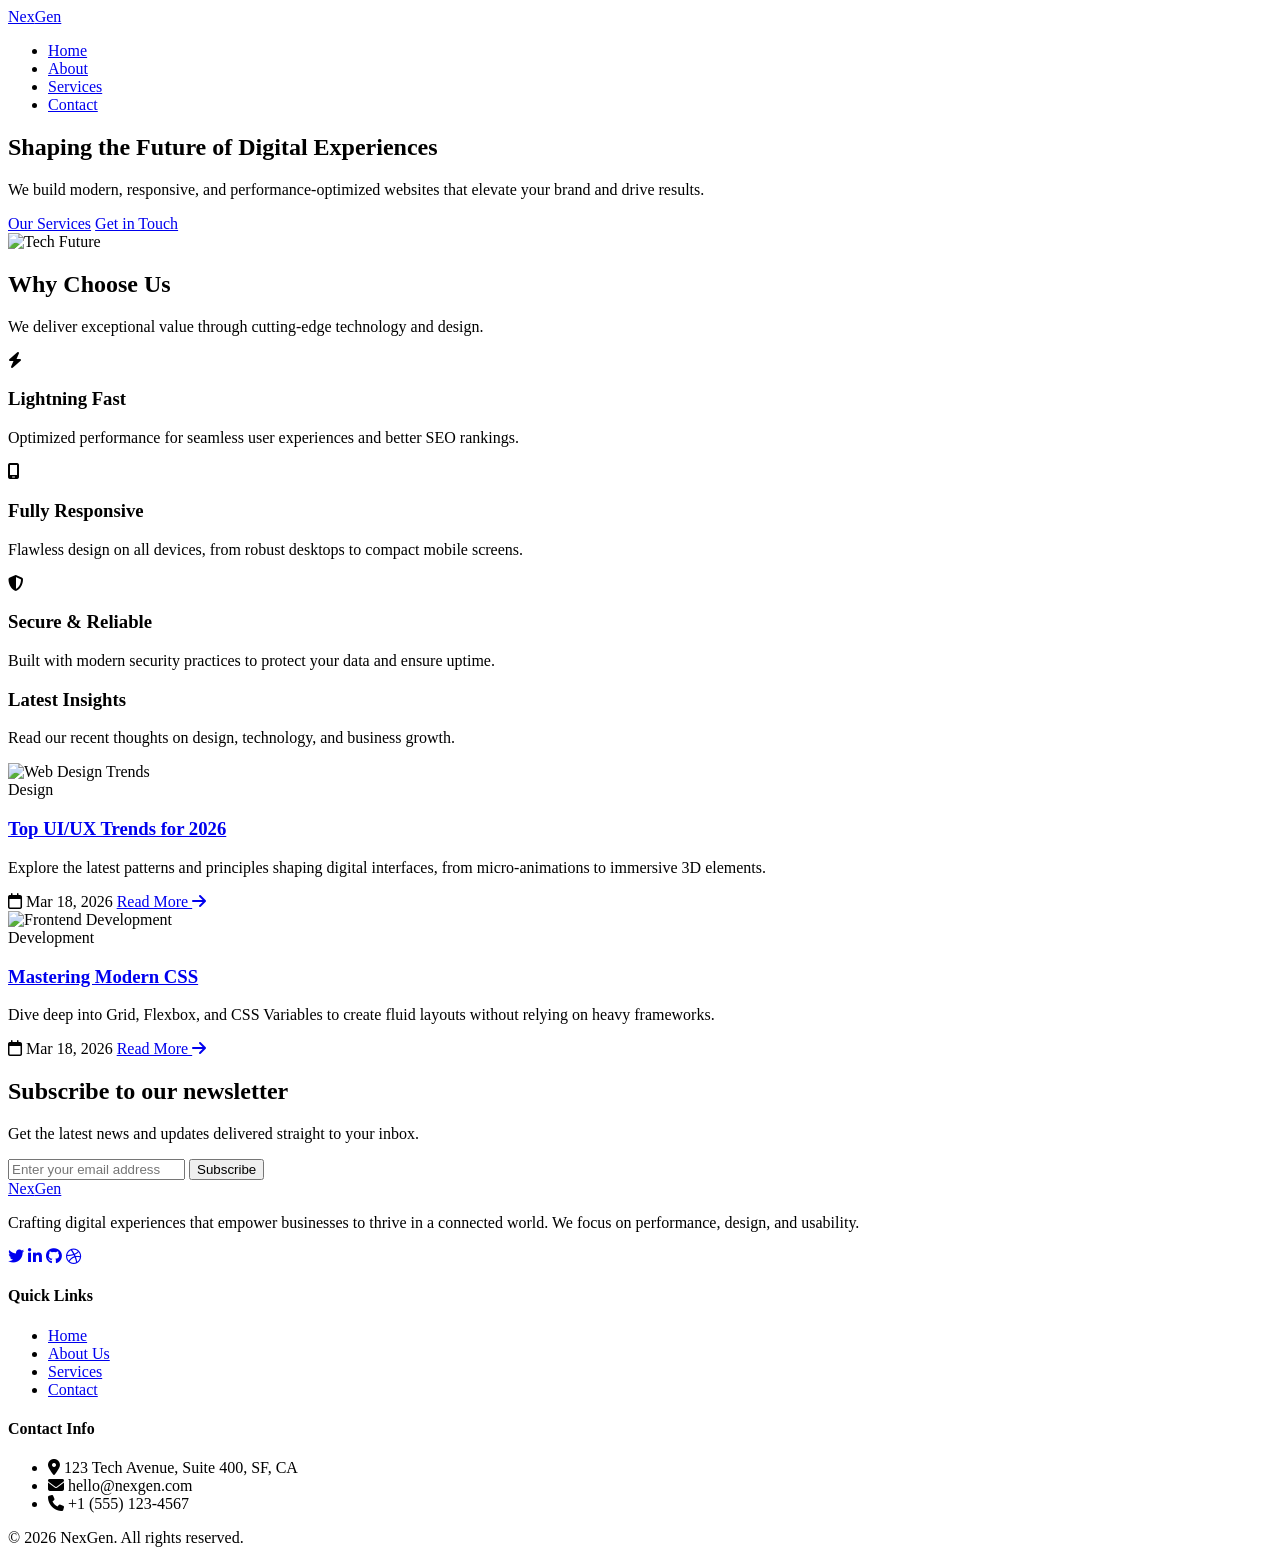
==== index.html @ f88eb771 "add homepage layout with hero, features, blog, and footer sections" ====
<!DOCTYPE html>
<html lang="en">

<head>
    <meta charset="UTF-8">
    <meta name="viewport" content="width=device-width, initial-scale=1.0">
    <title>NexGen | Home</title>
    <!-- Google Fonts -->
    <link rel="preconnect" href="https://fonts.googleapis.com">
    <link rel="preconnect" href="https://fonts.gstatic.com" crossorigin>
    <link href="https://fonts.googleapis.com/css2?family=Inter:wght@300;400;600;700&display=swap" rel="stylesheet">
    <!-- Font Awesome -->
    <link rel="stylesheet" href="https://cdnjs.cloudflare.com/ajax/libs/font-awesome/6.4.0/css/all.min.css">
    <!-- Custom CSS -->
    <link rel="stylesheet" href="css/style.css">
</head>

<body>
    <!-- NAVIGATION -->
    <header>
        <section class="navbar animate-from-left">
        <div class="container nav-container">
    <a href="index.html" class="logo">Nex<span>Gen</span></a>
    <nav class="nav-links">
        <ul>
            <li><a href="index.html" class="active">Home</a></li>
            <li><a href="about.html">About</a></li>
            <li><a href="services.html">Services</a></li>
            <li><a href="contact.html">Contact</a></li>
        </ul>
    </nav>
    <div class="hamburger">
        <span class="bar"></span>
        <span class="bar"></span>
        <span class="bar"></span>
    </div>
</div>
        </section>
    </header>

    <!-- Hero Section -->
    <main>
        <section class="hero animate-from-left" id="home">
            <div class="container hero-container">
                <div class="hero-content">
                    <h1 class="hero-title">Shaping the Future of <span>Digital</span> Experiences</h1>
                    <p class="hero-subtitle">We build modern, responsive, and performance-optimized websites that
                        elevate your brand and drive results.</p>
                    <div class="hero-buttons">
                        <a href="services.html" class="btn btn-primary">Our Services</a>
                        <a href="contact.html" class="btn btn-secondary">Get in Touch</a>
                    </div>
                </div>
                <!-- Hero Image -->
                <div class="hero-image">
                    <img src="https://images.unsplash.com/photo-1550745165-9bc0b252726f?ixlib=rb-4.0.3&auto=format&fit=crop&w=800&q=80"
                        alt="Tech Future">
                </div>
                </div>
        </section>

        <!-- Feature Section -->
        <section class="feature-section section animate-from-left">
            <div class="container">
                <div class="section-header text-center">
                    <h2>Why Choose Us</h2>
                    <div class="divider"></div>
                    <p>We deliver exceptional value through cutting-edge technology and design.</p>
                </div>
                <div class="grid feature-grid">
                    <!-- CARD 1 -->
                    <div class="feature-card">
                        <div class="feature-icon">
                            <i class="fa-solid fa-bolt"></i>
                        </div>
                        <h3>Lightning Fast</h3>
                        <p>Optimized performance for seamless user experiences and better SEO rankings.</p>
                    </div>

                    <!-- CARD 2 -->
                    <div class="feature-card">
                        <div class="feature-icon"><i class="fa-solid fa-mobile-screen"></i></div>
                        <h3>Fully Responsive</h3>
                        <p>Flawless design on all devices, from robust desktops to compact mobile screens.</p>
                    </div>

                    <!-- CARD 3 -->
                    <div class="feature-card">
                        <div class="feature-icon"><i class="fa-solid fa-shield-halved"></i></div>
                        <h3>Secure & Reliable</h3>
                        <p>Built with modern security practices to protect your data and ensure uptime.</p>
                    </div>
                </div>
            </div>
        </section>

        <!-- BLOG SECTION -->
        <section class="blog bg-light section animate-from-left" id="blog">
            <div class="container">
                <div class="section-header text-center">
                    <h3>Latest Insights</h3>
                    <div class="divider"></div>
                    <p>Read our recent thoughts on design, technology, and business growth.</p>
                </div>
                <div class="grid blog-grid">
                    <!-- BLOG CARD 1 -->
                    <article class="blog-card">
                        <div class="blog-image">
                            <img src="https://images.unsplash.com/photo-1498050108023-c5249f4df085?ixlib=rb-4.0.3&auto=format&fit=crop&w=600&q=80"
                                alt="Web Design Trends">
                        </div>
                        <div class="blog-content">
                            <span class="blog-category">Design</span>
                            <h3 class="blog-title"><a href="#">Top UI/UX Trends for 2026</a></h3>
                            <p class="blog-excerpt">Explore the latest patterns and principles shaping digital
                                interfaces,
                                from micro-animations to immersive 3D elements.</p>
                            <div class="blog-meta">
                                <span><i class="fa-regular fa-calendar"></i> Mar 18, 2026</span>
                                <a href="#" class="read-more">Read More <i class="fa-solid fa-arrow-right"></i></a>
                            </div>
                        </div>
                    </article>
                    <!-- BLOG CARD 2 -->
                    <article class="blog-card">
                        <div class="blog-image">
                            <img src="https://images.unsplash.com/photo-1555066931-4365d14bab8c?ixlib=rb-4.0.3&auto=format&fit=crop&w=600&q=80"
                                alt="Frontend Development">
                        </div>
                        <div class="blog-content">
                            <span class="blog-category">Development</span>
                            <h3 class="blog-title"><a href="#">Mastering Modern CSS</a></h3>
                            <p class="blog-excerpt">Dive deep into Grid, Flexbox, and CSS Variables to create fluid
                                layouts
                                without relying on heavy frameworks.</p>
                            <div class="blog-meta">
                                <span><i class="fa-regular fa-calendar"></i> Mar 18, 2026</span>
                                <a href="#" class="read-more">Read More <i class="fa-solid fa-arrow-right"></i></a>
                            </div>
                        </div>
                    </article>
                </div>
            </div>
        </section>

        <!-- NEWSLETTER SECTION -->
        <section class="newsletter-section section text-center text-white animate-from-left">
            <div class="container">
                <h2>Subscribe to our newsletter</h2>
                <p>Get the latest news and updates delivered straight to your inbox.</p>
                <form action="php/process_newsletter.php" method="POST" class="newsletter-form" id="newsletterForm">
                    <input type="email" name="email" id="nlemail" placeholder="Enter your email address" required>
                    <button type="submit" class="btn btn-primary">Subscribe</button>
                </form>
            </div>
        </section>
    </main>

    <!-- FOOTER SECTION -->
    <footer class="footer">
        <div class="container footer-container grid">
            <div class="footer-col">
                <a href="index.html" class="logo">Nex<span>Gen</span></a>
                <p class="footer-desc">Crafting digital experiences that empower businesses to thrive in a connected
                    world. We focus on performance, design, and usability.</p>
                <div class="social-links">
                    <a href="#"><i class="fa-brands fa-twitter"></i></a>
                    <a href="#"><i class="fa-brands fa-linkedin-in"></i></a>
                    <a href="#"><i class="fa-brands fa-github"></i></a>
                    <a href="#"><i class="fa-brands fa-dribbble"></i></a>
                </div>
            </div>
            <div class="footer-col">
                <h4>Quick Links</h4>
                <ul class="footer-links">
                    <li><a href="index.html">Home</a></li>
                    <li><a href="about.html">About Us</a></li>
                    <li><a href="services.html">Services</a></li>
                    <li><a href="contact.html">Contact</a></li>
                </ul>
            </div>
            <div class="footer-col">
                <h4>Contact Info</h4>
                <ul class="footer-contact">
                    <li><i class="fa-solid fa-location-dot"></i> 123 Tech Avenue, Suite 400, SF, CA</li>
                    <li><i class="fa-solid fa-envelope"></i> hello@nexgen.com</li>
                    <li><i class="fa-solid fa-phone"></i> +1 (555) 123-4567</li>
                </ul>
            </div>
            <div class="footer-bottom text-center">
                <p>&copy; 2026 NexGen. All rights reserved.</p>
            </div>
        </div>
    </footer>
</body>

<script src="js/script.js"></script>

</html>
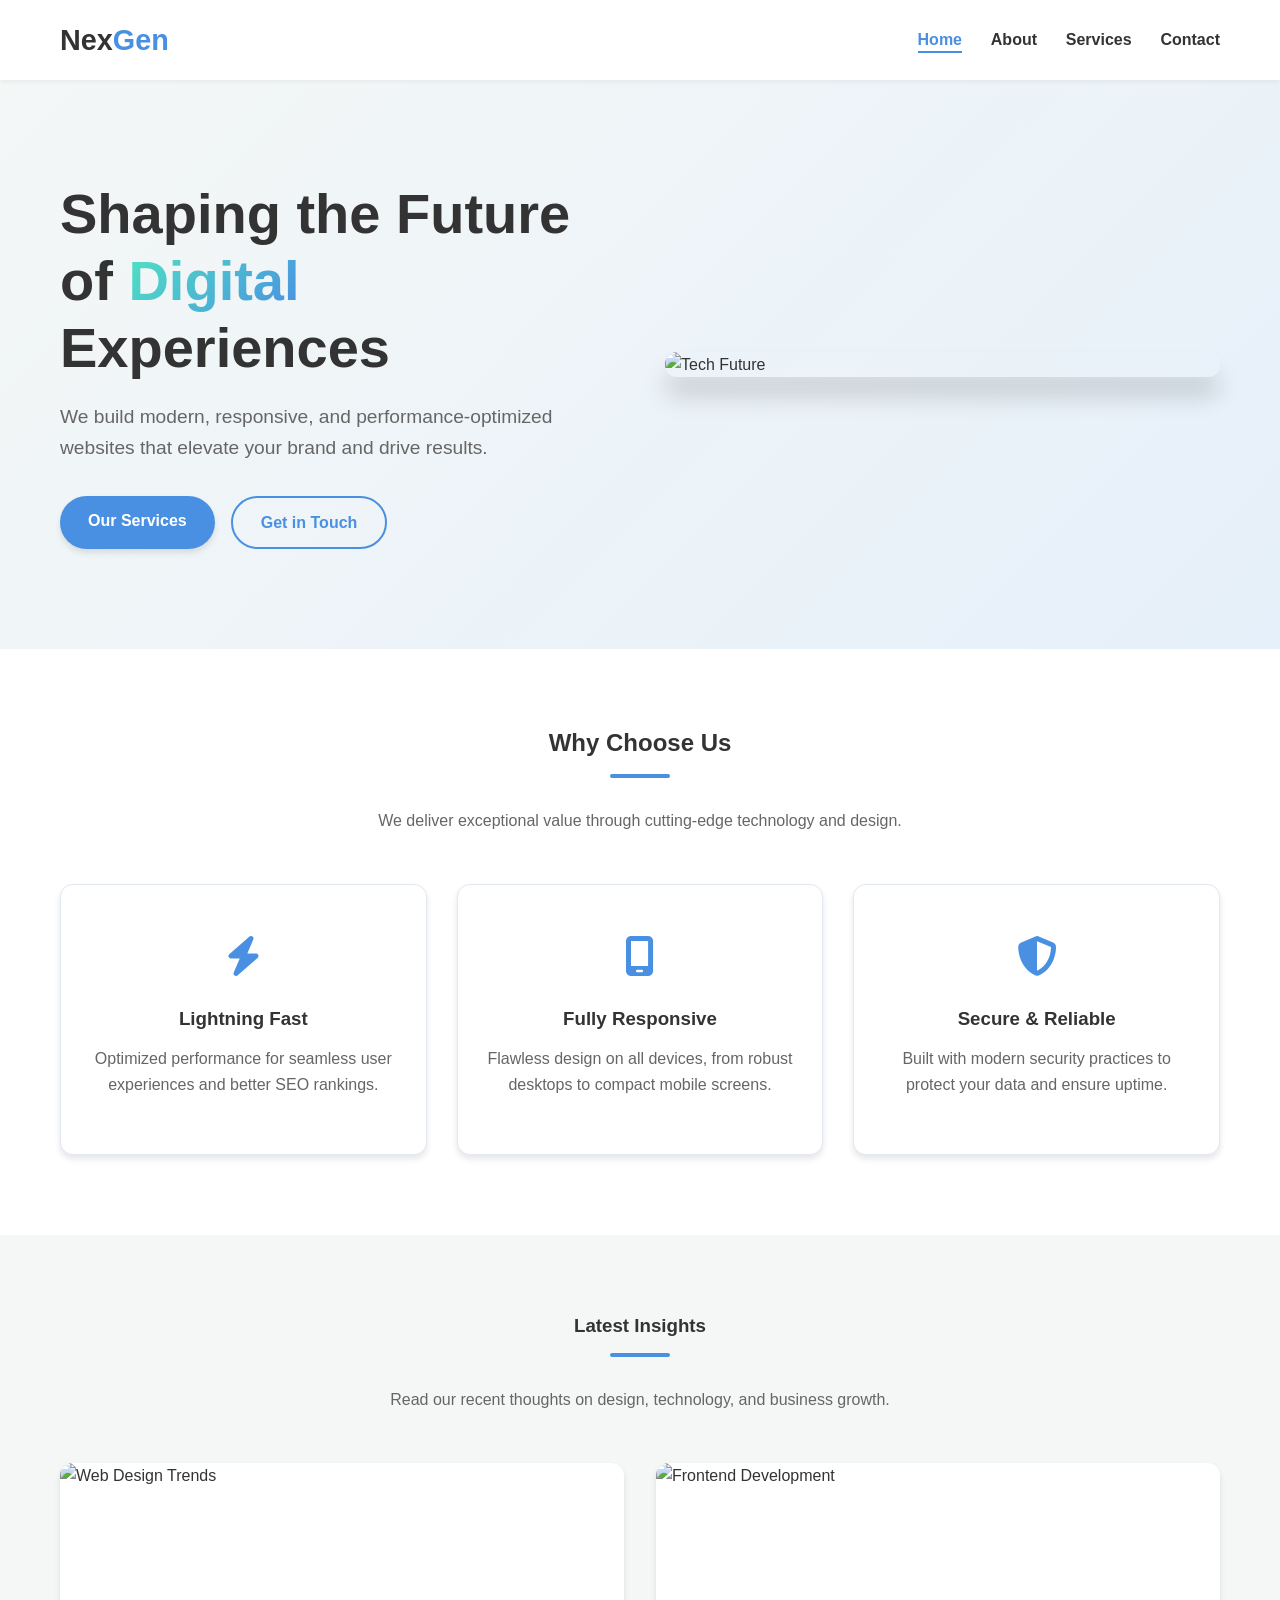
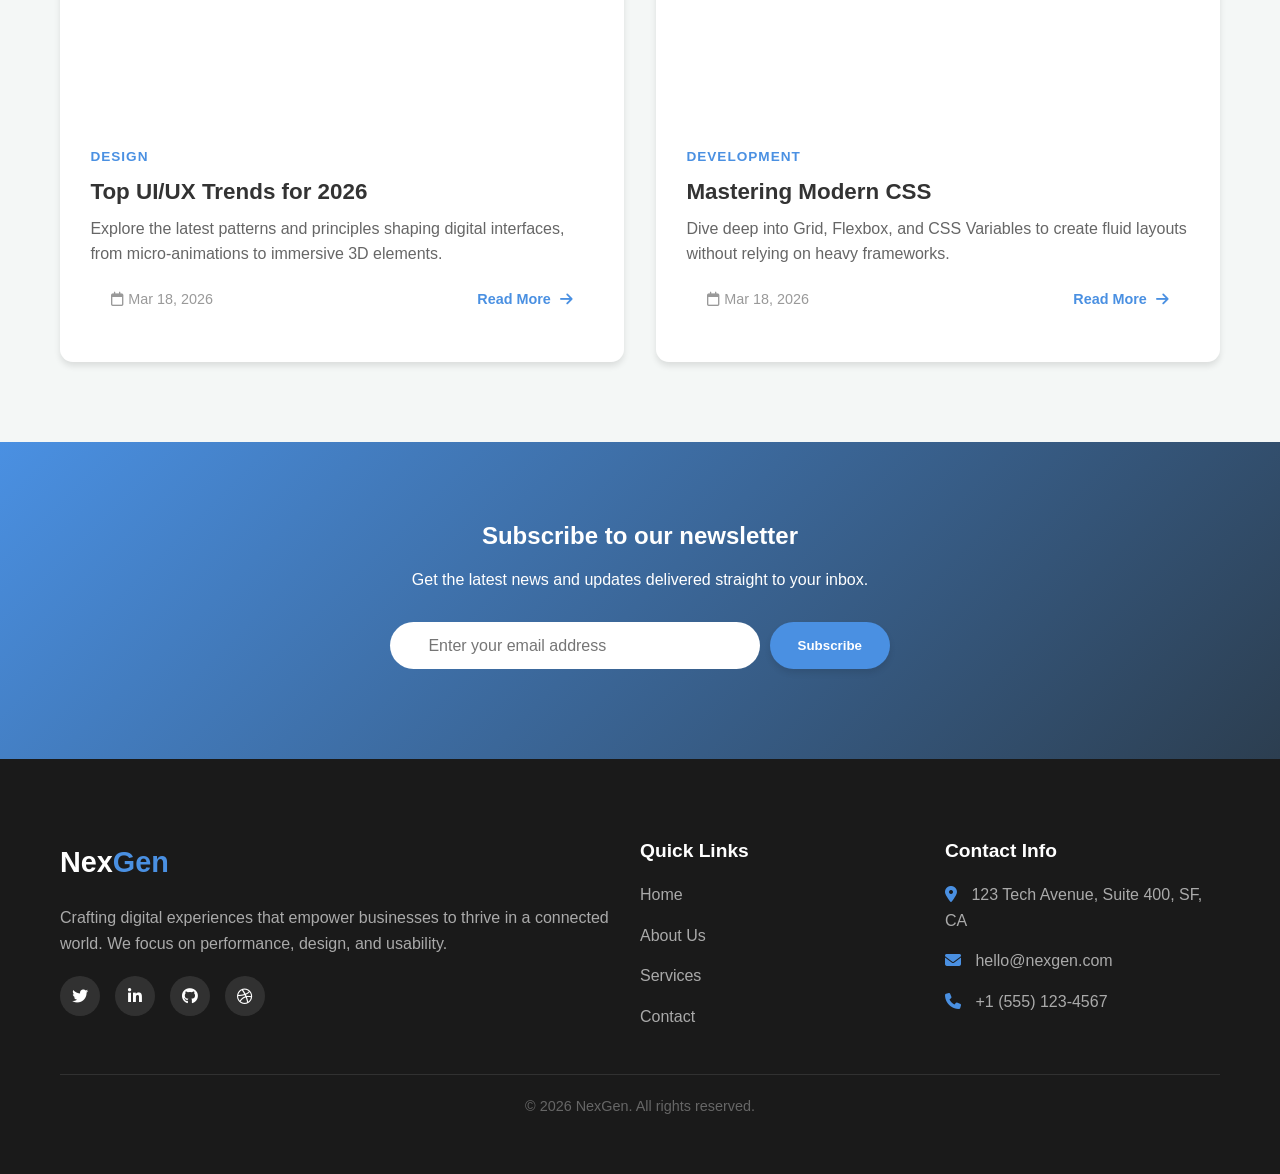
==== commit dca9bed6: "remove the extra span from hamburger" ====
--- a/index.html
+++ b/index.html
@@ -19,22 +19,22 @@
     <!-- NAVIGATION -->
     <header>
         <section class="navbar animate-from-left">
-        <div class="container nav-container">
-    <a href="index.html" class="logo">Nex<span>Gen</span></a>
-    <nav class="nav-links">
-        <ul>
-            <li><a href="index.html" class="active">Home</a></li>
-            <li><a href="about.html">About</a></li>
-            <li><a href="services.html">Services</a></li>
-            <li><a href="contact.html">Contact</a></li>
-        </ul>
-    </nav>
-    <div class="hamburger">
-        <span class="bar"></span>
-        <span class="bar"></span>
-        <span class="bar"></span>
-    </div>
-</div>
+            <div class="container nav-container">
+                <a href="index.html" class="logo">Nex<span>Gen</span></a>
+                <nav class="nav-links">
+                    <ul>
+                        <li><a href="index.html" class="active">Home</a></li>
+                        <li><a href="about.html">About</a></li>
+                        <li><a href="services.html">Services</a></li>
+                        <li><a href="contact.html">Contact</a></li>
+                    </ul>
+                </nav>
+                <div class="hamburger">
+                    <span class="bar"></span>
+                    <span class="bar"></span>
+                    <span class="bar"></span>
+                </div>
+            </div>
         </section>
     </header>
 
@@ -56,7 +56,7 @@
                     <img src="https://images.unsplash.com/photo-1550745165-9bc0b252726f?ixlib=rb-4.0.3&auto=format&fit=crop&w=800&q=80"
                         alt="Tech Future">
                 </div>
-                </div>
+            </div>
         </section>
 
         <!-- Feature Section -->
--- a/css/style.css
+++ b/css/style.css
@@ -0,0 +1,820 @@
+:root {
+    /* Colors */
+    --primary-color: #4A90E2;
+    /* Vibrant Blue */
+    --secondary-color: #50E3C2;
+    /* Teal */
+    --accent-color: #F8E71C;
+    /* Yellow/Gold Accent */
+
+    --bg-color: #FFFFFF;
+    --bg-light: #F4F7F6;
+    --text-color: #333333;
+    --text-light: #666666;
+    --border-color: #E2E8F0;
+
+    /* Typography */
+    --font-primary: 'Inter', sans-serif;
+
+    /* Transitions */
+    --transition: all 0.3s ease-in-out;
+
+    /* Shadows */
+    --shadow-sm: 0 2px 4px rgba(0, 0, 0, 0.05);
+    --shadow-md: 0 4px 6px rgba(0, 0, 0, 0.1);
+    --shadow-lg: 0 10px 15px rgba(0, 0, 0, 0.1);
+    --shadow-hover: 0 20px 25px rgba(0, 0, 0, 0.15);
+}
+
+* {
+    margin: 0;
+    padding: 0;
+    box-sizing: border-box;
+}
+
+html {
+    scroll-behavior: smooth;
+    overflow-x: hidden;
+}
+
+body {
+    font-family: var(--font-primary);
+    color: var(--text-color);
+    background-color: var(--bg-color);
+    line-height: 1.6;
+    overflow-x: hidden;
+    width: 100%;
+}
+
+ul {
+    list-style: none;
+}
+
+a {
+    text-decoration: none;
+    color: inherit;
+    transition: var(--transition);
+}
+
+img {
+    max-width: 100%;
+    height: auto;
+    display: block;
+}
+
+/* TYPOGRAPHY & UTILITIES */
+h1,
+h2,
+h3,
+h4,
+h5,
+h6 {
+    font-weight: 700;
+    line-height: 1.2;
+    margin-bottom: 1rem;
+    color: var(--text-color);
+}
+
+p {
+    margin-bottom: 1rem;
+    color: var(--text-light);
+}
+
+.container {
+    width: 100%;
+    max-width: 1200px;
+    margin: 0 auto;
+    padding: 0 20px;
+}
+
+.section {
+    padding: 80px 0;
+}
+
+.bg-light {
+    background-color: var(--bg-light);
+}
+
+.text-center {
+    text-align: center;
+}
+
+.text-white {
+    color: #fff;
+}
+
+.text-white h2,
+.text-white p {
+    color: #fff;
+}
+
+.divider {
+    width: 60px;
+    height: 4px;
+    background-color: var(--primary-color);
+    margin: 15px auto 30px;
+    border-radius: 2px;
+}
+
+.grid {
+    display: grid;
+    gap: 30px;
+}
+
+.grid-2 {
+    display: grid;
+    grid-template-columns: repeat(2, 1fr);
+    gap: 30px;
+}
+
+/* Buttons */
+.btn {
+    display: inline-block;
+    padding: 12px 28px;
+    border-radius: 30px;
+    font-weight: 600;
+    cursor: pointer;
+    border: none;
+    outline: none;
+    text-align: center;
+}
+
+.btn-primary {
+    background-color: var(--primary-color);
+    color: #fff;
+    box-shadow: var(--shadow-md);
+}
+
+.btn-primary:hover {
+    background-color: #357ABD;
+    transform: translateY(-2px);
+    box-shadow: var(--shadow-lg);
+}
+
+.btn-secondary {
+    background-color: transparent;
+    color: var(--primary-color);
+    border: 2px solid var(--primary-color);
+}
+
+.btn-secondary:hover {
+    background-color: var(--primary-color);
+    color: #fff;
+}
+
+/* NAVBAR */
+.navbar {
+    position: sticky;
+    top: 0;
+    box-shadow: var(--shadow-sm);
+    z-index: 1000;
+    background-color: #fff;
+}
+
+.nav-container {
+    display: flex;
+    justify-content: space-between;
+    align-items: center;
+    height: 80px;
+}
+
+.logo {
+    font-size: 1.8rem;
+    font-weight: 700;
+    color: #333;
+}
+
+.logo span {
+    color: var(--primary-color);
+}
+
+.nav-links ul {
+    display: flex;
+    gap: 1.8rem;
+}
+
+.nav-links a {
+    font-weight: 600;
+    font-size: 1rem;
+    position: relative;
+    padding-bottom: 5px;
+}
+
+.nav-links a:hover,
+.nav-links a.active {
+    color: var(--primary-color);
+}
+
+.nav-links a::after,
+.nav-links a.active::after {
+    content: '';
+    position: absolute;
+    left: 0;
+    bottom: 0;
+    width: 0;
+    height: 2px;
+    background-color: var(--primary-color);
+    color: #333;
+    transition: var(--transition);
+}
+
+.nav-links a:hover::after,
+.nav-links a.active::after {
+    width: 100%;
+}
+
+/* Hamburger Menu */
+.hamburger {
+    display: none;
+}
+
+.hamburger .bar {
+    display: block;
+    width: 25px;
+    height: 3px;
+    margin: 5px auto;
+    transition: var(--transition);
+    background-color: var(--text-color);
+}
+
+/* HERO SECTION */
+
+.hero {
+    padding: 100px 0;
+    position: relative;
+    overflow: hidden;
+    background: linear-gradient(135deg, var(--bg-light) 0%, #E6F0FA 100%);
+}
+
+.hero-container {
+    display: flex;
+    align-items: center;
+    justify-content: space-between;
+    gap: 50px;
+}
+
+.hero-content {
+    flex: 1;
+}
+
+.hero-title {
+    font-size: 3.5rem;
+    margin-bottom: 1.3rem;
+}
+
+.hero-title span {
+    color: var(--primary-color);
+    background: -webkit-linear-gradient(135deg, var(--primary-color), var(--secondary-color));
+    background-clip: text;
+    -webkit-text-fill-color: transparent;
+}
+
+.hero-subtitle {
+    font-size: 1.2rem;
+    margin-bottom: 2rem;
+}
+
+.hero-buttons {
+    display: flex;
+    gap: 1rem;
+}
+
+.hero-image {
+    flex: 1;
+    position: relative;
+}
+
+.hero-image img {
+    border-radius: 12px;
+    box-shadow: var(--shadow-hover);
+    animation: float 6s ease-in-out infinite;
+}
+
+@keyframes float {
+    0% {
+        transform: translateY(0px);
+    }
+
+    50% {
+        transform: translateY(-20px);
+    }
+
+    100% {
+        transform: translateY(0px);
+    }
+}
+
+/* FEATURE SECTION  */
+.feature-grid {
+    grid-template-columns: repeat(auto-fit, minmax(300px, 1fr));
+    margin-top: 50px;
+}
+
+.feature-card {
+    background-color: #fff;
+    border-radius: 0.8rem;
+    padding: 2.5rem 1.8rem;
+    text-align: center;
+    box-shadow: var(--shadow-md);
+    transition: var(--transition);
+    border: 1px solid var(--border-color);
+}
+
+.feature-card:hover {
+    transform: translateY(-10px);
+    box-shadow: var(--shadow-hover);
+    border-color: var(--primary-color);
+}
+
+.feature-icon {
+    font-size: 2.5rem;
+    color: var(--primary-color);
+    margin-bottom: 1.2rem;
+}
+
+/* BLOG / INSIGHTS */
+.blog-grid {
+    grid-template-columns: 1fr 1fr;
+    gap: 2rem;
+    margin-top: 50px;
+}
+
+.blog-card {
+    background-color: #fff;
+    border-radius: 0.8rem;
+    overflow: hidden;
+    box-shadow: var(--shadow-md);
+    transition: var(--transition);
+}
+
+.blog-card:hover {
+    transform: translateY(-5px);
+    box-shadow: var(--shadow-hover);
+}
+
+.blog-image {
+    width: 100%;
+    height: 250px;
+    overflow: hidden;
+}
+
+.blog-image img {
+    width: 100%;
+    height: 100%;
+    object-fit: cover;
+    transition: transform 0.5s ease;
+}
+
+.blog-card:hover .blog-image img {
+    transform: scale(1.05);
+}
+
+.blog-content {
+    padding: 1.9rem;
+}
+
+.blog-category {
+    font-size: 0.85rem;
+    font-weight: 700;
+    color: var(--primary-color);
+    text-transform: uppercase;
+    letter-spacing: 1px;
+}
+
+.blog-title {
+    font-size: 1.4rem;
+    margin: 10px 0;
+}
+
+.blog-title:hover {
+    color: var(--primary-color);
+}
+
+.blog-meta {
+    display: flex;
+    justify-content: space-between;
+    text-align: center;
+    margin: 1.3rem;
+    font-size: 0.9rem;
+    color: #999
+}
+
+.read-more {
+    color: var(--primary-color);
+    font-weight: 600;
+}
+
+.read-more i {
+    margin-left: 5px;
+    transition: var(--transition);
+}
+
+.read-more:hover i {
+    transform: translateX(5px);
+
+}
+
+/* ABOUT & TEAM PAGE */
+.page-header {
+    background: linear-gradient(135deg, var(--primary-color), var(--secondary-color));
+    color: #fff;
+    padding: 80px 0;
+}
+
+.page-header h1 {
+    color: #fff;
+    font-size: 3rem;
+}
+
+.page-header p {
+    color: rgba(255, 255, 255, 0.9);
+    font-size: 1.2rem;
+}
+
+.about-grid {
+    grid-template-columns: 1fr 1fr;
+    align-items: center;
+    gap: 3rem;
+}
+
+.about-image img {
+    border-radius: 0.8rem;
+    box-shadow: var(--shadow-lg);
+}
+
+.team-grid {
+    grid-template-columns: repeat(auto-fit, minmax(300px, 1fr));
+    gap: 2rem;
+}
+
+.team-card {
+    background-color: #fff;
+    border-radius: 0.8rem;
+    text-align: center;
+    box-shadow: var(--shadow-md);
+    transition: var(--transition);
+    overflow: hidden;
+}
+
+.team-card:hover {
+    transform: translateY(-10px);
+    box-shadow: var(--shadow-hover);
+}
+
+.team-card img {
+    width: 100%;
+    height: 400px;
+    object-fit: cover;
+}
+
+.team-info {
+    padding: 1.3rem;
+}
+
+.team-info h3 {
+    margin-bottom: 5px;
+}
+
+.team-info span {
+    color: var(--primary-color);
+    font-size: 0.9rem;
+    font-weight: 600;
+}
+
+/* SERVICES SECTION */
+.services-grid-expanded {
+    grid-template-columns: repeat(2, 1fr);
+    gap: 3rem;
+}
+
+.service-card {
+    background-color: #fff;
+    padding: 40px;
+    border: 1px solid var(--border-color);
+    box-shadow: var(--shadow-md);
+    border-radius: 0.8rem;
+    overflow: hidden;
+    transition: var(--transition);
+}
+
+.service-card:hover {
+    border: 1px solid var(--primary-color);
+    box-shadow: var(--shadow-hover);
+}
+
+.service-card .icon-wrapper {
+    width: 60px;
+    height: 60px;
+    background-color: rgba(74, 144, 226, 0.1);
+    font-size: 1.5rem;
+    border-radius: 50%;
+    display: flex;
+    align-items: center;
+    justify-content: center;
+    color: var(--primary-color);
+    margin-bottom: 20px;
+}
+
+.service-features {
+    padding: 20px;
+}
+
+.service-features li {
+    margin-bottom: 10px;
+    display: flex;
+    align-items: center;
+    gap: 10px;
+}
+
+.service-features li i {
+    color: var(--secondary-color);
+}
+
+/* CTA SECTION */
+.cta-section {
+    background-color: var(--primary-color);
+    padding: 80px 0;
+}
+
+.cta-section .btn {
+    background-color: #fff;
+    color: var(--primary-color);
+    margin-top: 20px;
+}
+
+/* CONTACT SECTION */
+.contact-wrapper {
+    grid-template-columns: 1fr 2fr;
+    gap: 50px;
+}
+
+.contact-info {
+    background-color: var(--bg-light);
+    padding: 40px;
+    border-radius: 0.8rem;
+}
+
+.info-item {
+    display: flex;
+    margin-top: 30px;
+    gap: 15px;
+}
+
+.info-item i {
+    font-size: 1.5rem;
+    color: var(--primary-color);
+    margin-top: 5px;
+}
+
+.info-item h4 {
+    margin-bottom: 5px;
+}
+
+.contact-form {
+    background-color: #fff;
+    padding: 40px;
+    border-radius: 0.8rem;
+    box-shadow: var(--shadow-md);
+}
+
+.form-group {
+    margin-bottom: 20px;
+}
+
+.input-field label {
+    display: block;
+    margin-bottom: 8px;
+    font-weight: 600;
+}
+
+.input-field input,
+.input-field textarea {
+    width: 100%;
+    padding: 12px 15px;
+    border: 1px solid var(--border-color);
+    border-radius: 0.8rem;
+    font-family: inherit;
+    font-size: 1rem;
+    transition: var(--transition);
+}
+
+.input-field input:focus,
+.input-field textarea:focus {
+    outline: none;
+    border-color: var(--primary-color);
+    box-shadow: 0 0 0 3px rgba(74, 144, 226, 0.1);
+}
+
+.submit-btn {
+    width: 100%;
+    font-size: 1.1rem;
+}
+
+/* NEWSLETTER SETION */
+.newsletter-section {
+    background: linear-gradient(135deg, var(--primary-color), #2C3E50);
+}
+
+.newsletter-form {
+    display: flex;
+    justify-content: center;
+    max-width: 500px;
+    margin: 30px auto 10px;
+    gap: 10px;
+}
+
+.newsletter-form input {
+    padding: 0.9rem 2.4rem;
+    font-size: 1rem;
+    border-radius: 1.8rem;
+    border: none;
+    width: 100%;
+}
+
+.footer {
+    background-color: #1A1A1A;
+    color: #fff;
+    padding: 80px 0 20px;
+}
+
+.footer-container {
+    grid-template-columns: 2fr 1fr 1fr;
+    margin-bottom: 20px;
+}
+
+.footer .logo {
+    color: #fff;
+}
+
+.footer-desc {
+    color: #aaa;
+    margin: 20px 0;
+}
+
+.social-links {
+    display: flex;
+    gap: 15px;
+}
+
+.social-links a {
+    width: 40px;
+    height: 40px;
+    background: rgba(255, 255, 255, 0.1);
+    display: flex;
+    align-items: center;
+    justify-content: center;
+    border-radius: 50%;
+    transition: var(--transition);
+}
+
+.social-links a:hover {
+    background-color: var(--primary-color);
+    transform: translateY(-2px);
+}
+
+.footer h4 {
+    color: #fff;
+    margin-bottom: 20px;
+    font-size: 1.2rem;
+}
+
+.footer-links li,
+.footer-contact li {
+    margin-bottom: 15px;
+    color: #aaa;
+
+}
+
+.footer-links a:hover {
+    color: var(--primary-color);
+    padding-left: 5px;
+}
+
+.footer-contact i {
+    color: var(--primary-color);
+    margin-right: 10px;
+}
+
+.footer-bottom {
+    grid-column: 1 / -1;
+    width: 100%;
+    border-top: 1px solid rgba(255, 255, 255, 0.1);
+    padding-top: 20px;
+    font-size: 0.9rem;
+    color: #777;
+}
+
+
+/* ANIMATION UTILITIES */
+.animate-from-left {
+    transform: translateX(-100px);
+    opacity: 0;
+    transition: all 0.8s ease-out;
+}
+
+.animate-from-left.show {
+    transform: translateX(0);
+    opacity: 1;
+}
+
+/* Media Query for Tablet */
+@media (max-width: 900px) {
+    .hero-container {
+        flex-direction: column;
+        text-align: center;
+    }
+
+    .hero-buttons {
+        justify-content: center;
+    }
+
+    .feature-grid,
+    .team-grid {
+        grid-template-columns: repeat(2, 1fr);
+    }
+
+    .feature-grid> :last-child:nth-child(odd),
+    .team-grid> :last-child:nth-child(odd) {
+        grid-column: 1 / -1;
+        max-width: 340px;
+        margin: 0 auto;
+    }
+
+    .about-grid,
+    .contact-wrapper {
+        grid-template-columns: 1fr;
+    }
+
+    .footer-container{
+        grid-template-columns: 1fr 1fr;
+    }
+    
+}
+
+/* Media Qyery for Mobile  */
+@media (max-width:768px) {
+    .hamburger {
+        display: block;
+        cursor: pointer;
+    }
+
+    .nav-links ul {
+        position: fixed;
+        left: -100%;
+        top: 80px;
+        flex-direction: column;
+        background-color: #fff;
+        width: 100%;
+        text-align: center;
+        transition: 0.5s ease;
+        box-shadow: var(--shadow-md);
+        padding: 30px 0;
+        gap: 20px;
+
+    }
+    .nav-links.active ul {
+      left: 0;
+}
+.hamburger.active .bar:nth-child(2){
+    opacity: 0;
+}
+.hamburger.active .bar:nth-child(1){
+    transform: translateY(8px) rotate(45deg);
+}
+.hamburger.active .bar:nth-child(3){
+    transform: translateY(-8px) rotate(-45deg);
+}
+.hero-title{
+    font-size: 2.5rem;
+}
+.hero-subtitle{
+    font-size: 1rem;
+}
+.hero-buttons{
+    flex-direction: column;
+    align-items: center;
+    gap: 1.2rem;
+}
+.feature-grid,
+.blog-grid,
+.team-grid,
+.services-grid-expanded{
+    grid-template-columns: 1fr;
+}
+.grid-2{
+    grid-template-columns: 1fr;
+}
+.footer-container{
+    grid-template-columns: 1fr;
+    text-align: center;
+}
+.social-links{
+    justify-content: center;
+}
+.newsletter-form{
+    flex-direction: column;
+}
+.newsletter-form .btn{
+    width: 100%;
+}
+}
